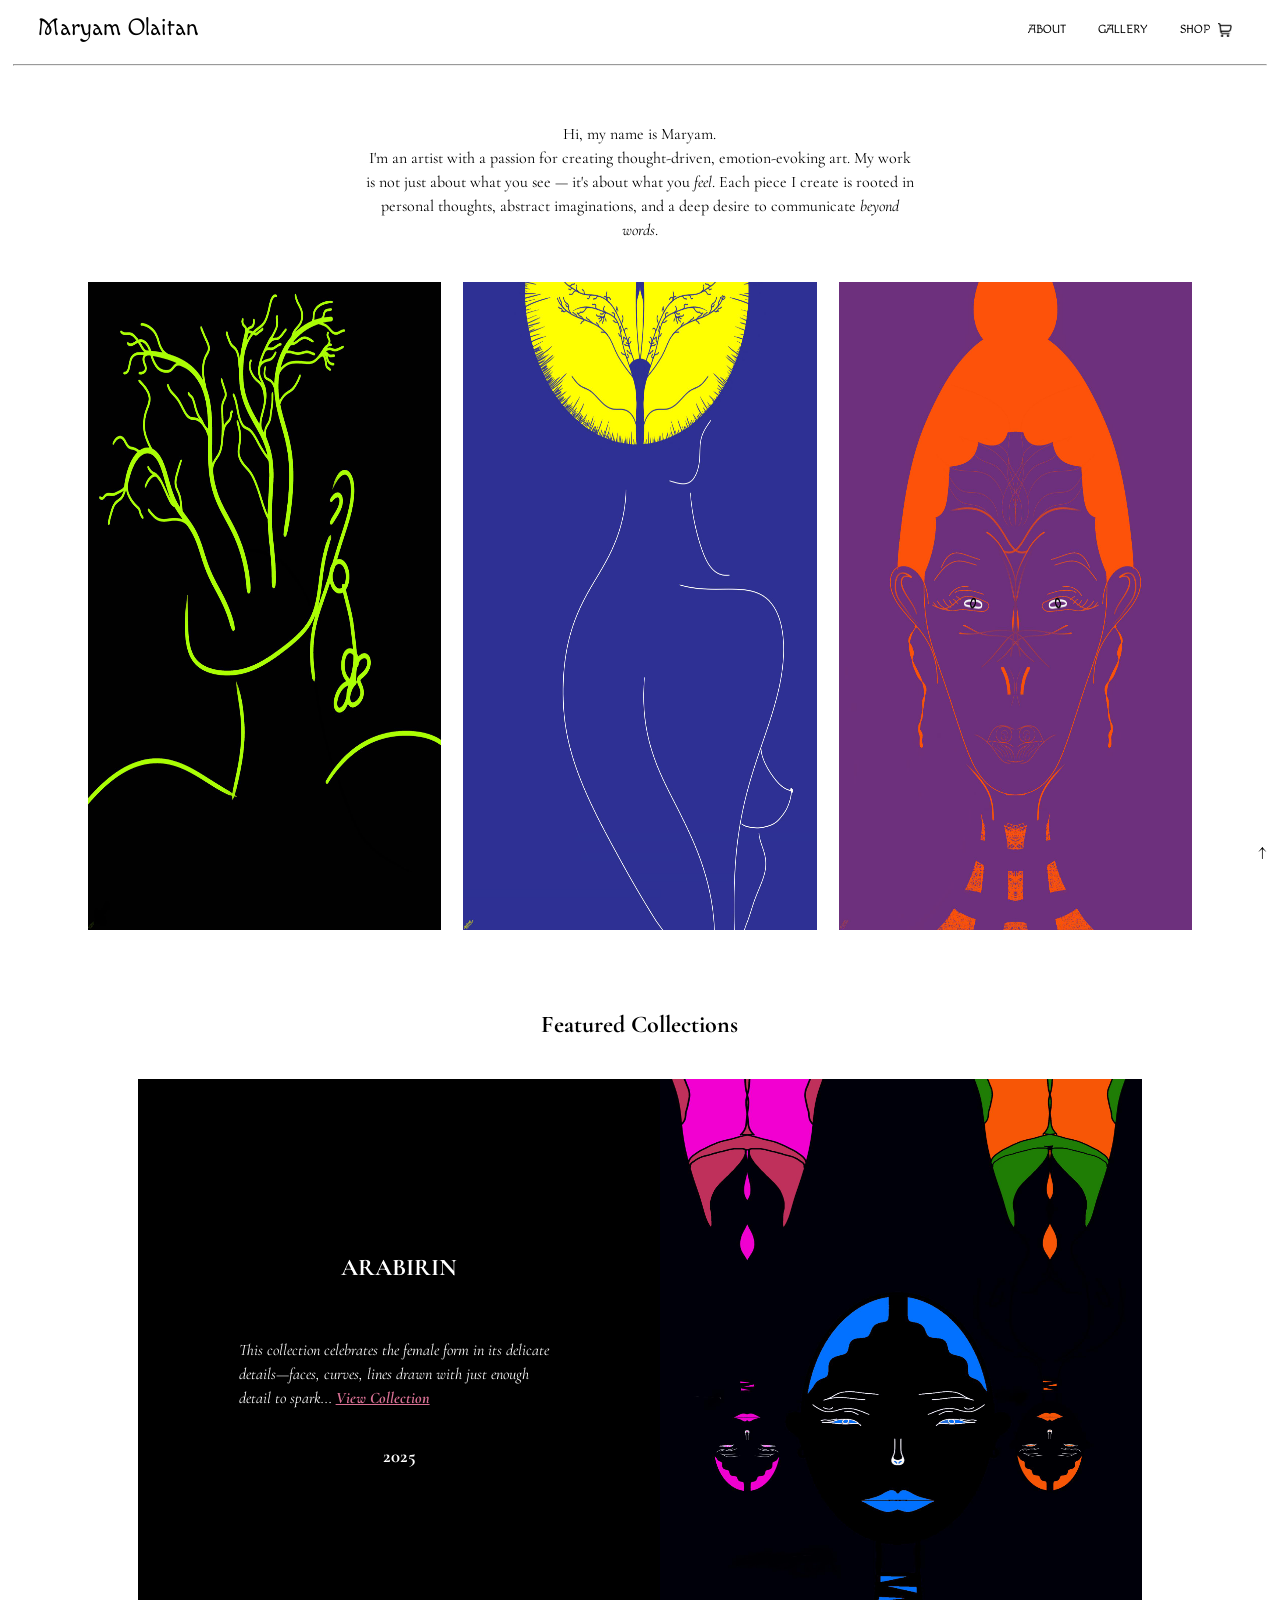
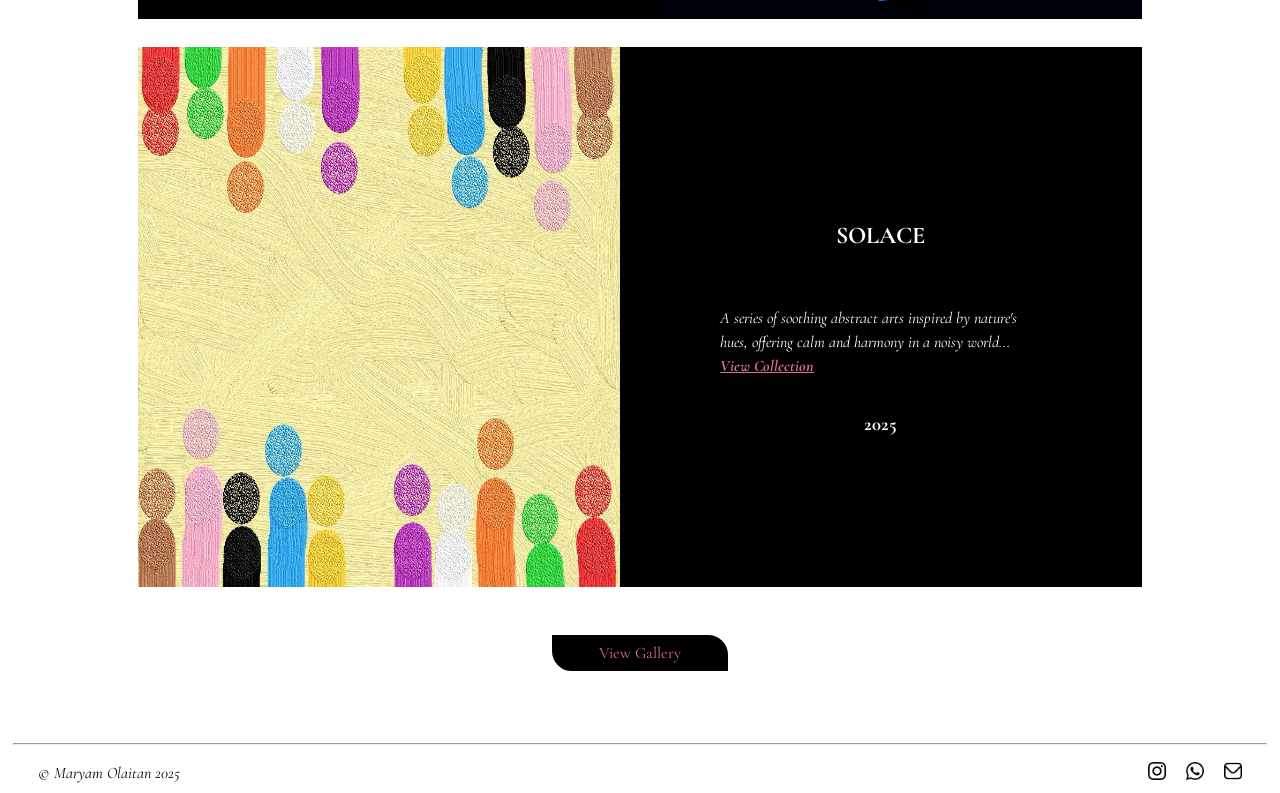
==== maryamolaitan/index.html @ dbd9a8bf "Add files via upload" ====
<!DOCTYPE html>
<html lang="en">
<head>
    <meta charset="UTF-8">
    <meta name="viewport" content="width=device-width, initial-scale=1.0">
    <meta name="author" content="maryam olaitan">
    <meta name="robots" content="index, follow">
    <meta name="description" content="Maryam Olaitan is a Nigerian contemporary artist known for expressive, emotion-driven abstract artworks. Explore a unique blend of imagination, minimalism, and reflection.">
    <meta name="keywords" content="contemporary art, expressive art, abstract art, Nigerian artist, emotional art, thought-provoking art, Maryam Olaitan art, painting, art gallery Nigeria">
    <meta property="og:type" content="website">
    <meta property="og:title" content="Maryam Olaitan | Expressive & Thought-Provoking Art">
    <meta property="og:description" content="Reflective and emotionally-driven artworks by Lagos-based artist Maryam Olaitan. View abstract digital art that invites personal interpretation.">
    <meta property="og:url" content="https://maryamolaitan.vercel.app">
    <meta property="og:image" content="images/favicon.jpg">
    <meta name="twitter:card" content="summary_large_image">
    <meta name="twitter:title" content="Maryam Olaitan | Expressive & Thought-Provoking Art">
    <meta name="twitter:description" content="Contemporary art by Maryam Olaitan that evokes emotion and reflection.">
    <meta name="twitter:image" content="images/maryam-olaitan-logo.ico">
    <link rel="canonical" href="https://maryamolaitan.vercel.app"/>
    <title>Maryam Olaitan | Nigerian Contemporary Artist</title>
    <link rel="stylesheet" href="style.css">
    <link rel="icon" href="images/maryam-olaitan-logo.ico" type="image/ico">
    <link rel="apple-touch-icon" href="images/maryam-olaitan-logo.ico">
    <script type="application/ld+json">
        {
        "@context": "https://schema.org",
        "@type": "Person",
        "name": "Maryam Olaitan",
        "jobTitle": "Contemporary Artist",
        "url": "https://maryamolaitan.vercel.app",
        "sameAs": [
            "https://www.instagram.com/_maryamolaitan",
            "https://wa.me/2348165536065",
            "mailto:maryamolaitan.m@gmail.com"
        ],
        "image": "https://maryamolaitan.vercel.app/images/maryam-olaitan-logo.ico",
        "description": "Maryam Olaitan is a Lagos-based contemporary artist known for expressive, emotionally rich artworks that inspire deep personal reflection and creative exploration."
        }
    </script>
    <!-- <link rel="preconnect" href="https://fonts.googleapis.com">
    <link rel="preconnect" href="https://fonts.gstatic.com" crossorigin>
    <link href="https://fonts.googleapis.com/css2?family=Macondo&family=Macondo+Swash+Caps&display=swap" rel="stylesheet"> -->

    <link rel="preconnect" href="https://fonts.googleapis.com">
    <link rel="preconnect" href="https://fonts.gstatic.com" crossorigin>
    <link href="https://fonts.googleapis.com/css2?family=Macondo&display=swap" rel="stylesheet">

    <link rel="preconnect" href="https://fonts.googleapis.com">
    <link rel="preconnect" href="https://fonts.gstatic.com" crossorigin>
    <link href="https://fonts.googleapis.com/css2?family=Cormorant+Garamond:ital,wght@0,300..700;1,300..700&display=swap" rel="stylesheet">
</head>
<body>
    <header>    
        <h1>Maryam Olaitan</h1>
        <nav> 
            <img src="images/menu.png" alt="menu, art sales, website design by Maryam Olaitan" class="menu" onclick="toggleMenu()">
            <ul id="menuList"> 
                <li><a href="about.html">ABOUT</a></li>
                <li><a href="gallery.html">GALLERY</a></li>
                <li><a href="https://paystack.shop/maryamolaitan">SHOP</a></li>
                <li><a href="https://paystack.shop/maryamolaitan"><img src="images/shopping-cart.png" alt="cart icon" class="cart"></a></li>
            </ul>
        </nav>
    </header>
    <hr class="header-hr">
    <main>  
       <div class="up"> 
            <p class="hero"> 
                Hi, my name is Maryam. <br> I'm an artist with a passion for creating thought-driven, emotion-evoking art. My work is not just about what you see — it's about what you <i>feel</i>. Each piece I create is rooted in personal thoughts, abstract imaginations, and a deep desire to communicate <i>beyond words</i>.
            </p>
            <div class="slide-container">
                <div class="slide">
                    <img src="images/obirin-iii-(2025)-artwork-by-maryam-olaitan.jpg" alt="" class="first">
                    <!-- <div class="hover-text">
                        <h2>Arabirin IV</h2>
                        <p class="description">Lorem ipsum, dolor sit amet consectetur adipisicing elit. Quam laboriosam voluptatibus facilis vitae nesciunt cumque officiis atque. Facilis odit, quia voluptatibus harum provident nam fugiat mollitia minus, porro autem maiores...<a href="https://paystack.com/buy/arabirin-iv">View More</a></p>
                        <h3>2025</h3>
                    </div> -->
                </div>
                <div class="slide">
                    <img src="images/obirin-ii-(2025)-artwork-by-maryam-olaitan.jpg" alt=""  class="second">
                </div>
                <div class="slide">
                    <img src="images/obirin-iv-(2025)-artwork-by-maryam-olaitan.jpg" alt="">
                </div>
            </div>
            <div class="tab-container">
                <h2>Featured Collections</h2>
                <div class="tab">
                    <div class="hover-text">
                        <h2>ARABIRIN</h2>
                        <p class="description">This collection celebrates the female form in its delicate details—faces, curves, lines drawn with just enough detail to spark... <a href="gallery.html#portrait">View Collection</a></p>
                        <h3>2025</h3>
                        </div>
                    <div class="tab-image">    
                        <img src="images/ninas-ii-(2025)-art-by-maryam-olaitan.jpg">
                    </div>
                </div>
                <div class="tab">
                    <div class="tab-image">    
                        <img src="images/solace-i-artwork-by-maryam-olaitan.jpg" alt="">
                    </div>
                    <div class="hover-text">
                        <h2>SOLACE</h2>
                        <p class="description">A series of soothing abstract arts inspired by nature's hues, offering calm and harmony in a noisy world... <a href="gallery.html#landscape">View Collection</a></p>
                        <h3>2025</h3>
                    </div>
                </div>
                <a href="gallery.html" class="btn">View Gallery</a>
            </div>
        </div>
    </main>
    <a href="#" class="home-btn">↑</a>
    <hr class="footer-hr">
    <footer id="footer">    
        <p>&copy; Maryam Olaitan 2025</p>
        <div class="icon-container"> 
            <a href="https://instagram.com/_maryamolaitan" aria-label="Instagram" target="_blank"><img src="images/instagram.png" alt="Instagram profile of Maryam Olaitan" class="icon"></a>
            <a href="https://wa.me/2348165536065" aria-label="WhatsApp" target="_blank"><img src="images/whatsapp.png" alt="WhatsApp chat of Maryam Olaitan" class="icon"></a>
            <a href="mailto:maryamolaitan.m@gmail.com" aria-label="Email" target="_blank"><img src="images/email.png" alt="Email address of" class="icon email"></a>
        </div>
    </footer>
    <script>
        let menuList = document.getElementById('menuList')
        menuList.style.maxHeight = '0px'; 
        function toggleMenu() { 
        if(menuList.style.maxHeight == '0px'){menuList.style.maxHeight = '96vh';}
        else{menuList.style.maxHeight = '0px';}
        }
    </script>
    <script defer data-domain="maryamolaitan.vercel.app" src="https://plausible.io/js/script.js"></script>
</body>
</html>
---- maryamolaitan/style.css ----
/* :root {
    --bg-color: #fff;
    --text-color: #000;
    --accent-color: #f0f3f5;
    --link-color: #000;
    --link-hover: #fff;
    --nav-color: #000;
} */
html {
    overflow-x: hidden;
}

body {
    background-color: #fff;
    color: #000;
    scroll-behavior: smooth;
    width: 98vw;
    height: fit-content;
    margin: 0 auto;
    scrollbar-width: none;
    font-family: "Cormorant Garamond", serif;
    font-optical-sizing: auto;
    font-style: normal;
}

header {
    width: 96%;
    height: 56px;
    margin: 0 auto;
    padding: 0 8px;
    display: flex;
    flex-flow: row;
    justify-content: space-between;
    align-items: center;
    background-color: #fff;
    top: 0;
    z-index: 1;
    position: sticky;
}

header h1 {
    width: 50%;
    margin: 0 auto;
    display: flex;
    flex-flow: row;
    justify-content: left;
    align-items: center;
    font-size: 24px;
    font-family: "Macondo";
    font-weight: 400;
    font-style: normal;
}

.menu {
    display: none;
}

nav {
    width: 50%;
}

nav ul {   
    display: flex;
    flex-flow: row;
    justify-content: right;
    align-items: center;
}

ul li {
    list-style: none;
    margin-left: 32px;
}

li a {
    font-size: 12px;
    color: #000;
    text-decoration: none;
    font-family: "Macondo";
    font-weight: 400;
    font-style: normal;
}

li a:hover {
    opacity: 60%;
}

li .cart {
    width: 14px;
    height: 14px;
    margin-left: -24px;
    margin-top: 8px;
    animation: cart  4s infinite;
}

@keyframes cart { 
    100% {
        transform: rotate(360deg);
    }
}

nav ul li img:hover {
    animation-play-state: paused;
}

.header-hr {
    top: 56px;
    z-index: 1;
    position: sticky;
}

main {
    width: 100%;
    height: max-content;
    margin: 0 auto;
    margin-bottom: 40px;
    display: flex;
    flex-flow: column;
    justify-content: center;
    align-items: center;
}

.up, .down {
    width: 100%;
    height: max-content;
    margin: 0 auto;
    margin-top: 28px;
    display: flex;
    flex-flow: column;
    align-items: center;
}

.hero {
    width: 44%;
    height: max-content;
    margin: 0 auto;
    margin-top: 20px;
    text-align: center;
}

p {
    line-height: 1.5;
}

.slide-container {
    width: 88%;
    height: max-content;
    margin: 0 auto;
    margin-top: 40px;
    display: flex;
    flex-flow: row;
    justify-content: space-between;
    align-items: center;
}

.slide-container .slide {
    position: relative;
    width: 32%;
    height: 72vh;
}

.slide-container .slide img {
    width: 100%;
    height: 100%;
    margin: auto;
    animation: bottom 2s 1 ease-in-out;
}

@keyframes bottom {
    0% {
        opacity: 10%;
    }
    50% {
        opacity: 50%;
    }
    100% {
        opacity: 100%;
    }
}

/* .slide-container .slide .hover-text {
    position: absolute;
    top: 0;
    left: 0;
    width: 90%;
    height: 100%;
    margin: 0 auto;
    display: flex;
    flex-flow: column;
    justify-content: center;
    padding-left: 20px;
    color: #fff;
    opacity: 0;
    transition: opacity 0.3s ease-in-out;

    border-right: 2px solid #fff;
    border-top-right-radius: 20px;
    border-bottom-right-radius: 20px;
}

.slide-container .slide:hover .hover-text {
    opacity: 1;
    background-color: #000c;
}

.slide-container .slide .hover-text p {
    width: 80%;
}

.slide-container .slide .hover-text p a {
    text-decoration: underline;
    color: #d87093;
    font-style: italic;
    font-weight: 600;
}  */

.tab-container {
    width: 80%;
    height: max-content;
    margin: 0 auto;
    margin-top: 40px;
    display: flex;
    flex-flow: column;
    align-items: center;
}

.tab-container h2 {
    margin: 40px auto;
}

.tab-container .tab {
    width: 100%;
    height: 60vh;
    margin: 0 auto;
    margin-bottom: 28px;
    display: flex;
    flex-flow: row;
    justify-content: space-between;
    align-items: center;
    background-color: #000;
}

.tab-container .tab .tab-image {
    width: 48%;
    height: 100%;
}

.tab-container .tab .tab-image img {
    width: 100%;
    height: 100%;
}

.tab-container .tab .hover-text {
    width: 32%;
    height: 100%;
    margin: 0 auto;
    display: flex;
    flex-flow: column;
    justify-content: center;
    align-items: center;
    color: #fff;
}

.tab-container .tab .hover-text p {
    font-style: italic;
}

.tab-container .tab .hover-text p a {
    color: #d87093;
    font-weight: 800;
    font-style: oblique;
}

.btn {
    text-decoration: none;
    text-align: center; 
    color: #d87093;
    background-color: #000;
    width: 16%;
    margin: 0 auto;
    margin-top: 20px;
    border: 8px solid #000;
    border-top-right-radius: 20px;
    border-bottom-left-radius: 20px;
}

.btn:hover {
    opacity: 70%;
    transform: scale(1.05);
}

.home-btn {
    position: sticky;
    bottom: 4%;
    left: 100%;
    z-index: 1;
    overflow: hidden;
    font-size: 20px;
    color: #000;
    text-decoration: none;
    scroll-behavior: smooth;
}

footer {
    width: 96%;
    height: 40px;
    margin: 0 auto;
    padding: auto;
    display: flex;
    flex-flow: row;
    justify-content: space-between;
    align-items: center;
    font-size: 16px;
}

footer .icon-container {
    width: fit-content;
    height: 100%;
    display: flex;
    flex-flow: row;
    justify-content: space-evenly;
    align-items: center;
}

footer p {
    font-size: 16px;
    font-style: italic;
}

footer .icon-container .icon {
    width: 18px;
    height: 18px;
    margin-left: 20px;
}

footer .icon-container .icon:hover {
    opacity: 60%;
}

@media screen and (max-width: 821px) {
    .hero {
        width: 60%;
    }

    .slide-container {
        width: 96%;
    }

    .slide-container .slide{
        height: 48vh;
    }

    .tab-container {
        width: 92%;
    }
}
@media screen and (max-width: 768px) {
    header {
        height: 48px;
        padding: 0 8px;
        flex-flow: row;
        justify-content: space-between;
        align-items: center;
        top: 0;
        z-index: 1;
        position: sticky;
        scrollbar-width: none;
    }

    .menu {
        width: 24px;
        height: 24px;
        margin-right: 8px;
        display: flex;
        flex-flow: row;
        float: right;
        cursor: pointer;
    }

    #menuList {
        transition: all 0.25s;
    }

    nav ul {
        width: 96%;
        height: 96vh;
        margin: 0 auto;
        flex-flow: column;
        top: 40px;
        right: 0;
        position: absolute;
        z-index: 1;
        overflow: hidden;
        background-color: #fff;
        display: flex;
        flex-flow: column; 
        justify-content: center;
        align-items: center;
    }

    ul li {
        margin-bottom: 28px;
        margin-left: -20px;
    }

    ul li a {
        color: #000;
    }

    ul .cart {
        margin: 0 auto;
        margin-top: 0;
    }

    .header-hr {
        top: 48px;
    }

    .hero {
        width: 88%;
    }

    .slide-container {
        flex-flow: column;
    }

    .slide-container .slide {
        width: 96%;
        margin-bottom: 8px;
    }
    
    .slide-container .slide img {
        width: 100%;
    }

    .tab-container {
        width: 96%;
    }
        
    .tab-container .tab {
        width: 96%;
        height: max-content;
        margin-bottom: 12px;
        display: flex;
        flex-flow: column;
    }

    .tab-container .tab .tab-image {
        width: 100%;
        height: 100%;
    }

    .tab-container .tab .tab-image img {
        width: 100%;
        height: 100%;
    }

    .tab-container .tab .hover-text {
        width: 88%;
        justify-content: center;
    }

    .tile {
        width: 92%;
        height: max-content;
        display: flex;
        flex-flow: column;
    }

    .tile div {
        width: 100%;
        height: max-content;
        margin-top: 0;
        flex-flow: column;
        justify-content: center;
    }

    .tile div img {
        width: 100%;
        height: 64vh;
        margin: 0 auto;
        margin-bottom: 4px;
    }
}

@media screen and (max-width: 480px) {    
    header h1 {
        font-size: 16px;
    }
    
    header h1, .menu {
        margin-top: 4px;
    }

    .menu {
        width: 16px;
        height: 16px;
    }

    .hero {
        margin-top: 0;
    }

    .slide-container .slide {
        height: 68vh;
    }

    .slide-container .slide .hover-text {
        width: 84%;
    }

    .btn {
        width: 32%;
    }

    footer p {
        font-size: 12px;
    }

    footer .icon-container .icon {
        width: 16px;
        height: 16px;
        margin-left: 12px;
    }
}

@media screen and (max-width: 328px) {
    .slide-container .slide {
        height: 64vh;
    }

    footer .icon-container .icon {
        width: 14px;
        height: 14px;
    }
}
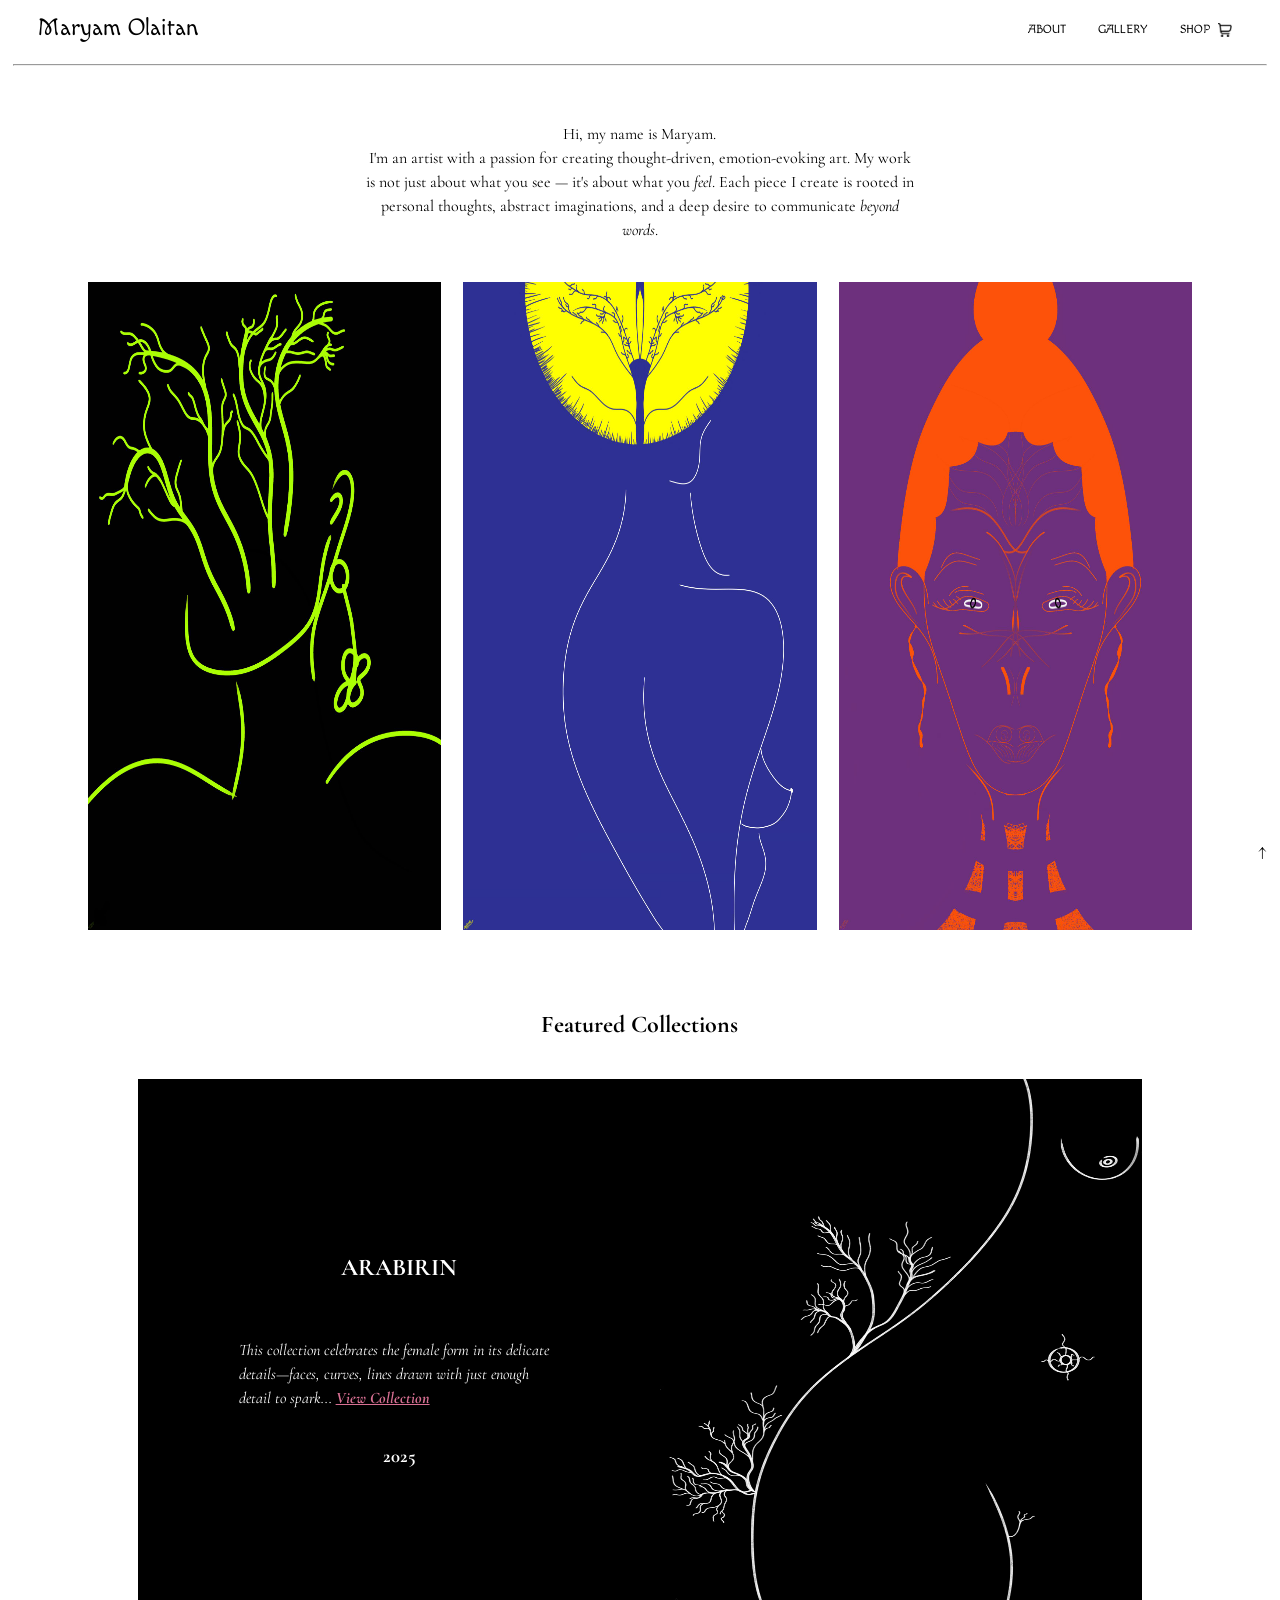
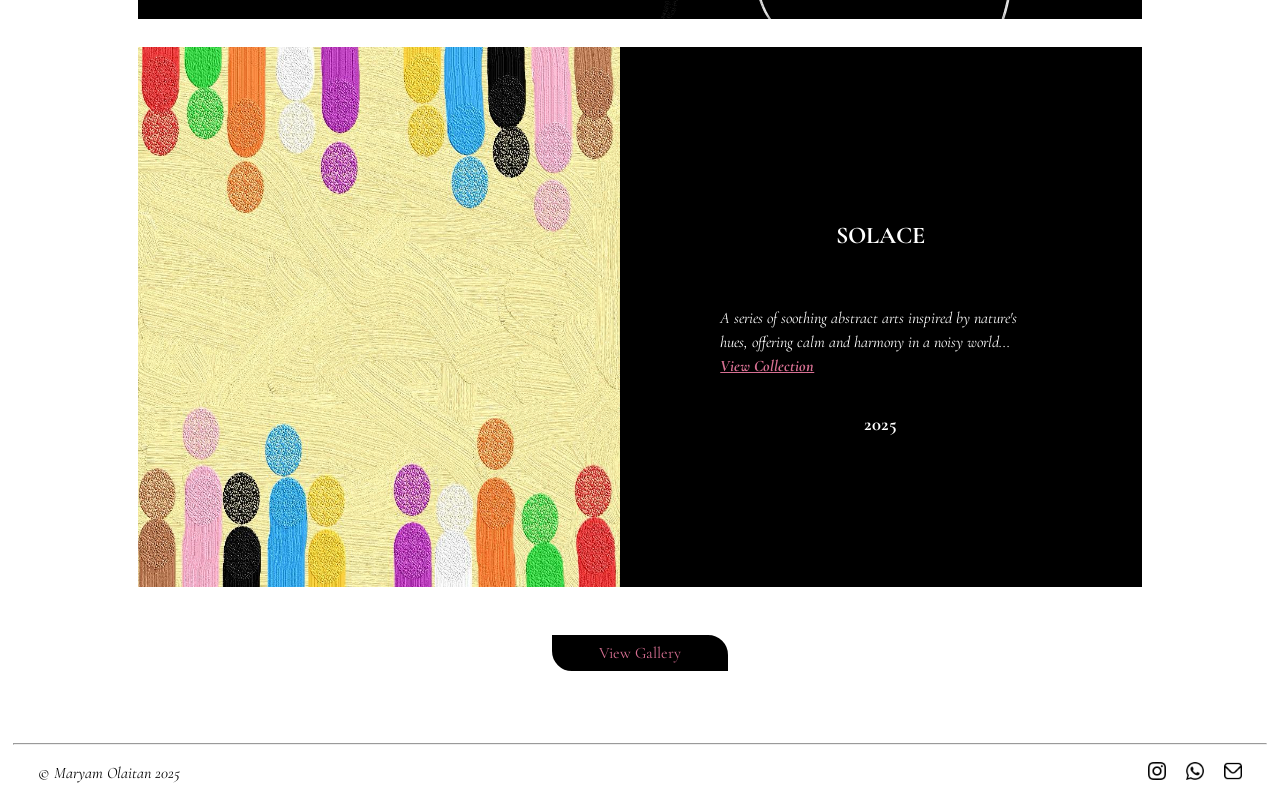
==== commit 752143f0: "Update index.html" ====
--- a/maryamolaitan/index.html
+++ b/maryamolaitan/index.html
@@ -93,7 +93,7 @@
                         <h3>2025</h3>
                         </div>
                     <div class="tab-image">    
-                        <img src="images/ninas-ii-(2025)-art-by-maryam-olaitan.jpg">
+                        <img src="images/obirin-i-(2025)-artwork-by-maryam-olaitan.jpg">
                     </div>
                 </div>
                 <div class="tab">
@@ -131,3 +131,4 @@
     <script defer data-domain="maryamolaitan.vercel.app" src="https://plausible.io/js/script.js"></script>
 </body>
 </html>
+
